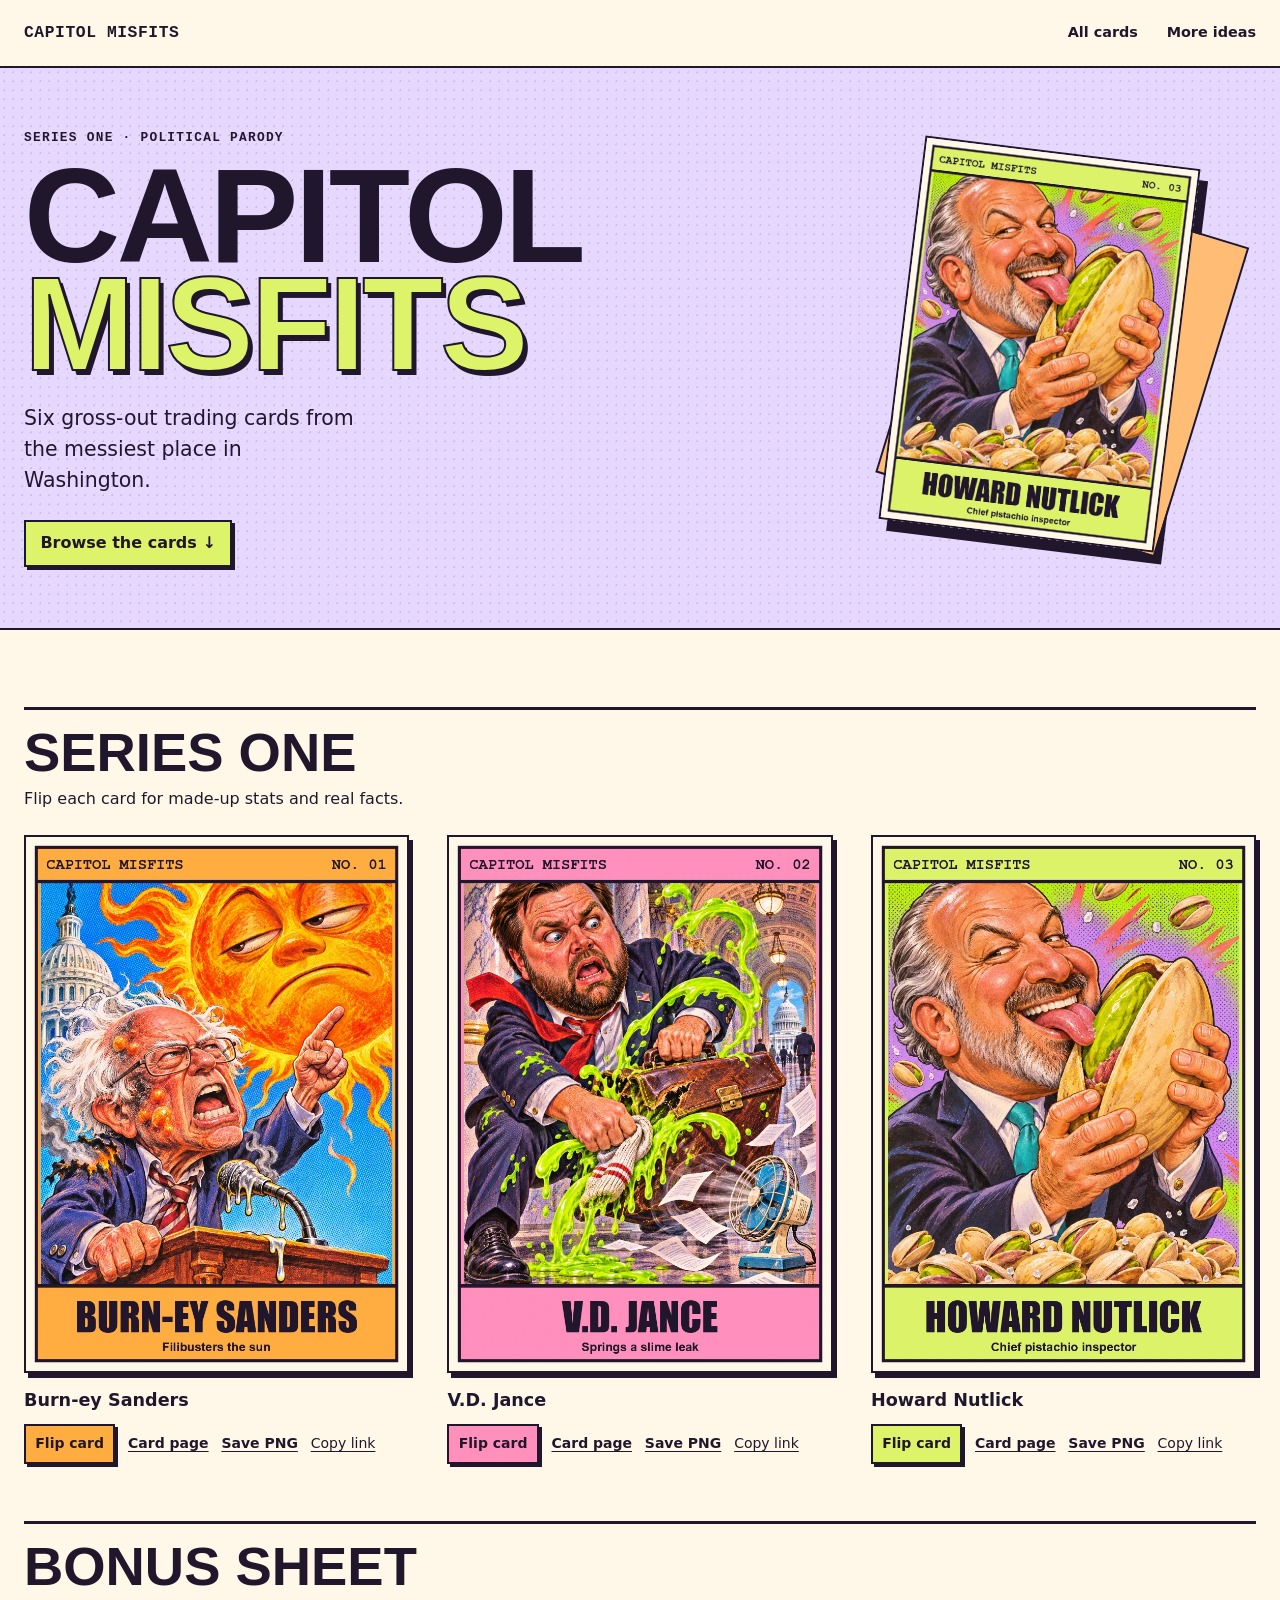
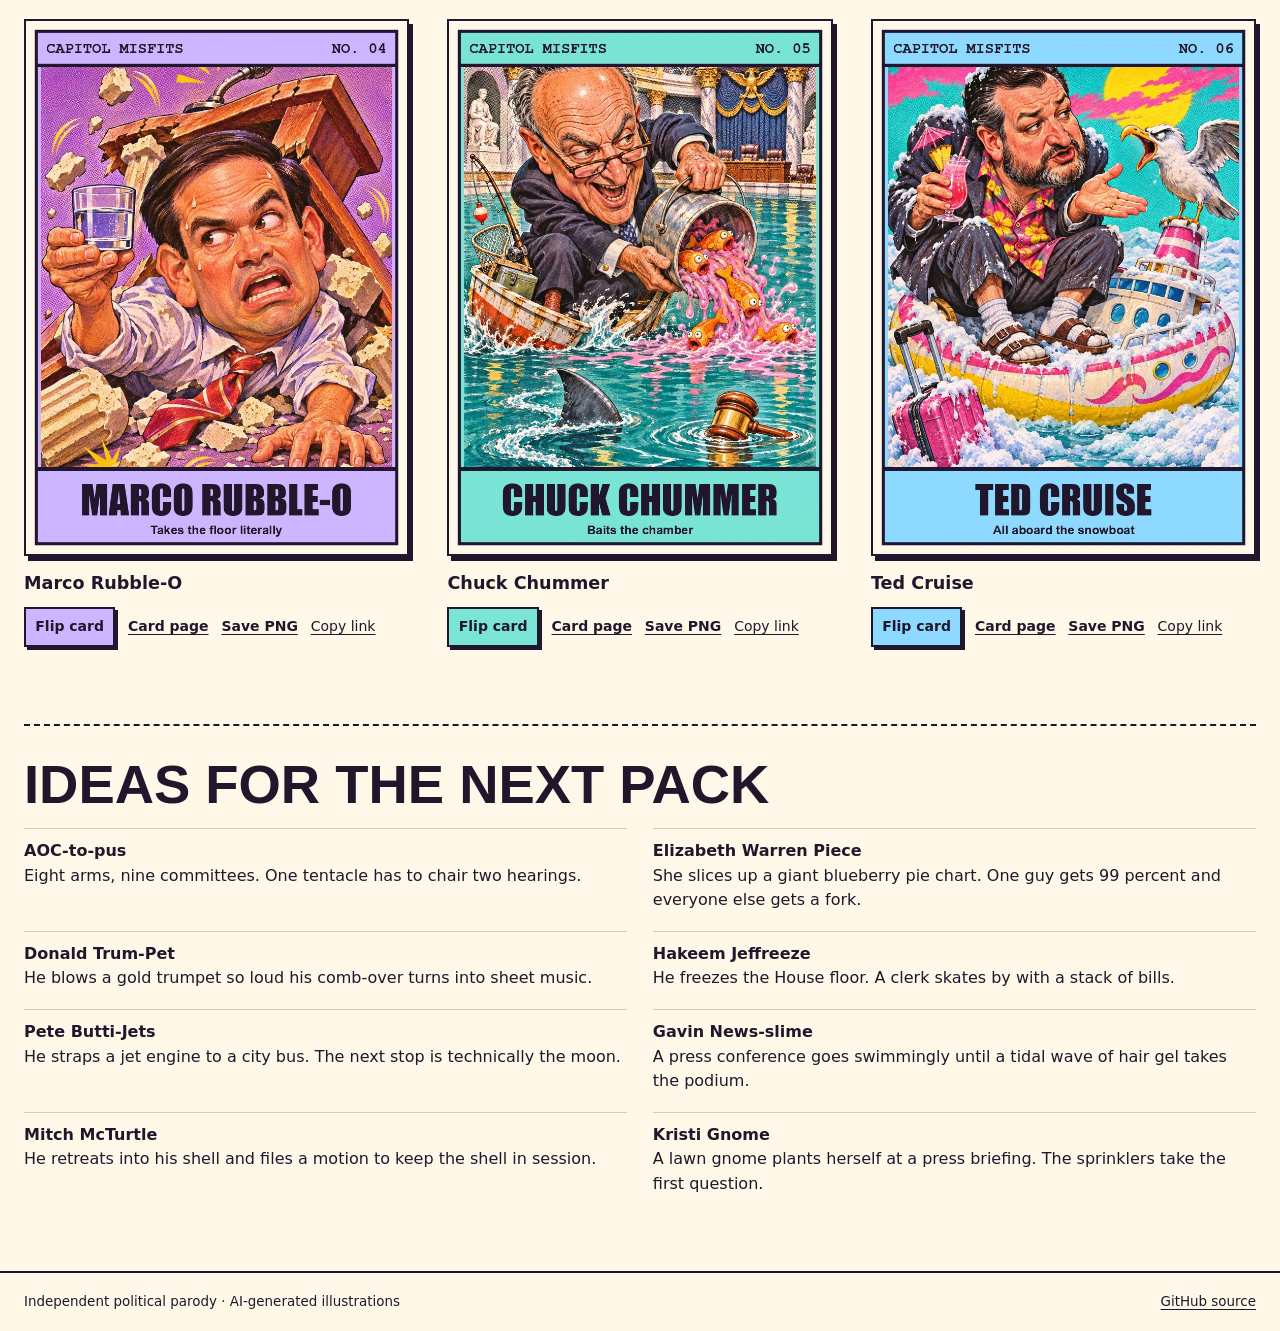
==== docs/index.html @ 351ffcea "Build Capitol Misfits trading card gallery" ====
<!doctype html>
<html lang="en">
<head>
  <meta charset="utf-8">
  <meta name="viewport" content="width=device-width, initial-scale=1">
  <title>Capitol Misfits</title>
  <meta name="description" content="Six gross-out political trading cards. Flip for made-up stats and sourced facts.">
  <link rel="canonical" href="https://daaronr.github.io/capitol-misfits/">
  <meta property="og:type" content="website">
  <meta property="og:site_name" content="Capitol Misfits">
  <meta property="og:url" content="https://daaronr.github.io/capitol-misfits/">
  <meta property="og:title" content="Capitol Misfits">
  <meta property="og:description" content="Six gross-out political trading cards. Flip for made-up stats and sourced facts.">
  <meta property="og:image" content="https://daaronr.github.io/capitol-misfits/assets/gallery-social.jpg">
  <meta property="og:image:width" content="1200">
  <meta property="og:image:height" content="630">
  <meta property="og:image:alt" content="Capitol Misfits trading cards featuring Howard Nutlick and a giant pistachio.">
  <meta name="twitter:card" content="summary_large_image">
  <link rel="stylesheet" href="gallery.css">
  <script src="gallery.js" defer></script>
</head>
<body>
  <a class="skip" href="#main">Skip to content</a>
  <header class="top">
    <div class="wrap">
      <a class="wordmark" href="./">Capitol Misfits</a>
      <nav aria-label="Main">
        <a href="#deck">All cards</a>
        <a href="#next">More ideas</a>
      </nav>
    </div>
  </header>

  <main id="main">
    <section class="hero">
      <div class="wrap hero-inner">
        <div>
          <p class="eyebrow">Series one · Political parody</p>
          <h1>Capitol <span>Misfits</span></h1>
          <p class="lede">Six gross-out trading cards from the messiest place in Washington.</p>
          <a class="action" href="#deck">Browse the cards ↓</a>
        </div>
        <a class="hero-feature" href="howard-nutlick/" aria-label="Open the Howard Nutlick card">
          <img src="assets/howard-nutlick.webp" width="750" height="1050" alt="Howard Nutlick and his giant pistachio">
        </a>
      </div>
    </section>
    <section id="deck" class="wrap gallery">
      <header class="section-head">
        <h2>Series one</h2>
        <p>Flip each card for made-up stats and real facts.</p>
      </header>
      <div class="deck">
    <article class="card" id="burn-ey-sanders" data-card aria-labelledby="burn-ey-sanders-name" style="--accent:#ffac40;--back-paper:#ffe0a9">
      <img class="card-face" data-front src="assets/burn-ey-sanders.webp" width="750" height="1050" loading="lazy" alt="A soot-smudged Bernie Sanders lectures a glaring sun while his microphone melts. Card text reads Burn-ey Sanders, Filibusters the sun.">
      <div class="card-back" id="burn-ey-sanders-back" data-back>
        <p class="back-series"><span>Capitol Misfits</span> <span>No. 01</span></p>
        <p class="back-title">Burn-ey Sanders</p>
        <p class="back-blurb">The sun asked him to yield. He demanded a recorded vote.</p>
        <p class="stat-label">Made-up stats</p>
        <dl class="stat-list"><div><dt>SPF applied</dt><dd>0</dd></div><div><dt>Microphones melted</dt><dd>3</dd></div><div><dt>Times he yielded</dt><dd>0</dd></div></dl>
        <section class="facts" aria-labelledby="burn-ey-sanders-facts">
          <h4 id="burn-ey-sanders-facts">Real facts about Bernie Sanders</h4>
          <ul><li>Vermont first elected Sanders to the U.S. Senate in 2006.</li><li>He served as mayor of Burlington before going to Congress.</li></ul>
          <p><a href="https://www.sanders.senate.gov/about-bernie/">Senate biography</a></p>
        </section>

      </div>
      <h3 id="burn-ey-sanders-name">Burn-ey Sanders</h3>
      <div class="card-tools">
        <button class="flip" data-flip type="button" aria-expanded="false" aria-controls="burn-ey-sanders-back" hidden>Flip card</button>
        <a href="burn-ey-sanders/" aria-label="Open Burn-ey Sanders card page">Card page</a>
        <a href="assets/burn-ey-sanders.png" download aria-label="Download Burn-ey Sanders card as PNG">Save PNG</a>
        <button class="data-copy" data-copy="burn-ey-sanders/" type="button" aria-label="Copy link to Burn-ey Sanders" hidden>Copy link</button>
        <span class="status" role="status"></span>
      </div>
    </article>


    <article class="card" id="vd-jance" data-card aria-labelledby="vd-jance-name" style="--accent:#ff8fbb;--back-paper:#ffcfdf">
      <img class="card-face" data-front src="assets/vd-jance.webp" width="750" height="1050" loading="lazy" alt="A startled JD Vance tries to plug a briefcase that is spraying green slime. Card text reads V.D. Jance, Springs a slime leak.">
      <div class="card-back" id="vd-jance-back" data-back>
        <p class="back-series"><span>Capitol Misfits</span> <span>No. 02</span></p>
        <p class="back-title">V.D. Jance</p>
        <p class="back-blurb">The briefcase came with a lock, two keys, and a full gallon of ooze.</p>
        <p class="stat-label">Made-up stats</p>
        <dl class="stat-list"><div><dt>Slime spilled</dt><dd>1 gal</dd></div><div><dt>Emergency socks</dt><dd>1</dd></div><div><dt>Dry documents</dt><dd>0</dd></div></dl>
        <section class="facts" aria-labelledby="vd-jance-facts">
          <h4 id="vd-jance-facts">Real facts about JD Vance</h4>
          <ul><li>Vance became the 50th U.S. vice president in 2025.</li><li>He previously served in the U.S. Marine Corps.</li></ul>
          <p><a href="https://www.usa.gov/presidents">USAGov</a> · <a href="https://www.whitehouse.gov/administration/jd-vance/">White House biography</a></p>
        </section>

      </div>
      <h3 id="vd-jance-name">V.D. Jance</h3>
      <div class="card-tools">
        <button class="flip" data-flip type="button" aria-expanded="false" aria-controls="vd-jance-back" hidden>Flip card</button>
        <a href="vd-jance/" aria-label="Open V.D. Jance card page">Card page</a>
        <a href="assets/vd-jance.png" download aria-label="Download V.D. Jance card as PNG">Save PNG</a>
        <button class="data-copy" data-copy="vd-jance/" type="button" aria-label="Copy link to V.D. Jance" hidden>Copy link</button>
        <span class="status" role="status"></span>
      </div>
    </article>


    <article class="card" id="howard-nutlick" data-card aria-labelledby="howard-nutlick-name" style="--accent:#dcf36a;--back-paper:#edf9b4">
      <img class="card-face" data-front src="assets/howard-nutlick.webp" width="750" height="1050" loading="lazy" alt="A grinning Howard Lutnick taste-tests the green kernel of a head-sized pistachio. Card text reads Howard Nutlick, Chief pistachio inspector.">
      <div class="card-back" id="howard-nutlick-back" data-back>
        <p class="back-series"><span>Capitol Misfits</span> <span>No. 03</span></p>
        <p class="back-title">Howard Nutlick</p>
        <p class="back-blurb">Some people crack a pistachio to see what’s inside. Howard goes straight to the taste test.</p>
        <p class="stat-label">Made-up stats</p>
        <dl class="stat-list"><div><dt>Shell diameter</dt><dd>14 in</dd></div><div><dt>Quality-control licks</dt><dd>27</dd></div><div><dt>Napkins on hand</dt><dd>0</dd></div></dl>
        <section class="facts" aria-labelledby="howard-nutlick-facts">
          <h4 id="howard-nutlick-facts">Real facts about Howard Lutnick</h4>
          <ul><li>Lutnick was sworn in as U.S. secretary of commerce on February 21, 2025.</li></ul>
          <p><a href="https://www.govinfo.gov/app/details/DCPD-202500291">Swearing-in record</a></p>
        </section>
        <p class="credit"><a href="https://www.thebulwark.com/p/sam-stein-the-divorce">Nickname inspired by Tim Miller of The Bulwark</a>.</p>
      </div>
      <h3 id="howard-nutlick-name">Howard Nutlick</h3>
      <div class="card-tools">
        <button class="flip" data-flip type="button" aria-expanded="false" aria-controls="howard-nutlick-back" hidden>Flip card</button>
        <a href="howard-nutlick/" aria-label="Open Howard Nutlick card page">Card page</a>
        <a href="assets/howard-nutlick.png" download aria-label="Download Howard Nutlick card as PNG">Save PNG</a>
        <button class="data-copy" data-copy="howard-nutlick/" type="button" aria-label="Copy link to Howard Nutlick" hidden>Copy link</button>
        <span class="status" role="status"></span>
      </div>
    </article>
    </div>
      <section class="bonus" aria-labelledby="bonus-title">
        <header class="section-head">
          <h2 id="bonus-title">Bonus sheet</h2>
        </header>
        <div class="deck">
    <article class="card" id="marco-rubble-o" data-card aria-labelledby="marco-rubble-o-name" style="--accent:#cfb4ff;--back-paper:#ebddff">
      <img class="card-face" data-front src="assets/marco-rubble-o.webp" width="750" height="1050" loading="lazy" alt="Marco Rubio emerges from a crumbled lectern and manages to hold a glass of water upright. Card text reads Marco Rubble-O, Takes the floor literally.">
      <div class="card-back" id="marco-rubble-o-back" data-back>
        <p class="back-series"><span>Capitol Misfits</span> <span>No. 04</span></p>
        <p class="back-title">Marco Rubble-O</p>
        <p class="back-blurb">The lectern gave way halfway through his remarks. The water stayed in the glass.</p>
        <p class="stat-label">Made-up stats</p>
        <dl class="stat-list"><div><dt>Lecterns lost</dt><dd>1</dd></div><div><dt>Rubble depth</dt><dd>4 ft</dd></div><div><dt>Water spilled</dt><dd>0 drops</dd></div></dl>
        <section class="facts" aria-labelledby="marco-rubble-o-facts">
          <h4 id="marco-rubble-o-facts">Real facts about Marco Rubio</h4>
          <ul><li>Rubio represented Florida in the U.S. Senate from 2011 to 2025.</li><li>He served as speaker of the Florida House from 2006 to 2008.</li></ul>
          <p><a href="https://history.house.gov/People/Detail/15032401309">House historical biography</a></p>
        </section>

      </div>
      <h3 id="marco-rubble-o-name">Marco Rubble-O</h3>
      <div class="card-tools">
        <button class="flip" data-flip type="button" aria-expanded="false" aria-controls="marco-rubble-o-back" hidden>Flip card</button>
        <a href="marco-rubble-o/" aria-label="Open Marco Rubble-O card page">Card page</a>
        <a href="assets/marco-rubble-o.png" download aria-label="Download Marco Rubble-O card as PNG">Save PNG</a>
        <button class="data-copy" data-copy="marco-rubble-o/" type="button" aria-label="Copy link to Marco Rubble-O" hidden>Copy link</button>
        <span class="status" role="status"></span>
      </div>
    </article>


    <article class="card" id="chuck-chummer" data-card aria-labelledby="chuck-chummer-name" style="--accent:#7ae4d5;--back-paper:#bfefe5">
      <img class="card-face" data-front src="assets/chuck-chummer.webp" width="750" height="1050" loading="lazy" alt="Chuck Schumer ladles pink chum from a skiff as a shark fin approaches a floating gavel. Card text reads Chuck Chummer, Baits the chamber.">
      <div class="card-back" id="chuck-chummer-back" data-back>
        <p class="back-series"><span>Capitol Misfits</span> <span>No. 05</span></p>
        <p class="back-title">Chuck Chummer</p>
        <p class="back-blurb">He dropped his gavel overboard. Something in the pool voted aye.</p>
        <p class="stat-label">Made-up stats</p>
        <dl class="stat-list"><div><dt>Chum deployed</dt><dd>2 buckets</dd></div><div><dt>Sharks present</dt><dd>1</dd></div><div><dt>Gavels recovered</dt><dd>0</dd></div></dl>
        <section class="facts" aria-labelledby="chuck-chummer-facts">
          <h4 id="chuck-chummer-facts">Real facts about Chuck Schumer</h4>
          <ul><li>New York first elected Schumer to the U.S. Senate in 1998.</li><li>In 2021 he became the first New Yorker to serve as Senate majority leader.</li></ul>
          <p><a href="https://www.schumer.senate.gov/about/biography">Senate biography</a></p>
        </section>

      </div>
      <h3 id="chuck-chummer-name">Chuck Chummer</h3>
      <div class="card-tools">
        <button class="flip" data-flip type="button" aria-expanded="false" aria-controls="chuck-chummer-back" hidden>Flip card</button>
        <a href="chuck-chummer/" aria-label="Open Chuck Chummer card page">Card page</a>
        <a href="assets/chuck-chummer.png" download aria-label="Download Chuck Chummer card as PNG">Save PNG</a>
        <button class="data-copy" data-copy="chuck-chummer/" type="button" aria-label="Copy link to Chuck Chummer" hidden>Copy link</button>
        <span class="status" role="status"></span>
      </div>
    </article>


    <article class="card" id="ted-cruise" data-card aria-labelledby="ted-cruise-name" style="--accent:#8dd9ff;--back-paper:#d4edff">
      <img class="card-face" data-front src="assets/ted-cruise.webp" width="750" height="1050" loading="lazy" alt="Ted Cruz argues with a seagull from an inflatable boat stranded in a snowdrift. Card text reads Ted Cruise, All aboard the snowboat.">
      <div class="card-back" id="ted-cruise-back" data-back>
        <p class="back-series"><span>Capitol Misfits</span> <span>No. 06</span></p>
        <p class="back-title">Ted Cruise</p>
        <p class="back-blurb">The brochure promised a heated pool. The pool would like to see that in writing.</p>
        <p class="stat-label">Made-up stats</p>
        <dl class="stat-list"><div><dt>Miles sailed</dt><dd>0</dd></div><div><dt>Seagull complaints</dt><dd>17</dd></div><div><dt>Socks in sandals</dt><dd>2</dd></div></dl>
        <section class="facts" aria-labelledby="ted-cruise-facts">
          <h4 id="ted-cruise-facts">Real facts about Ted Cruz</h4>
          <ul><li>Cruz was sworn into the U.S. Senate in 2013.</li><li>As Texas solicitor general, he argued eight cases before the U.S. Supreme Court.</li></ul>
          <p><a href="https://www.cruz.senate.gov/about-ted">Senate biography</a></p>
        </section>

      </div>
      <h3 id="ted-cruise-name">Ted Cruise</h3>
      <div class="card-tools">
        <button class="flip" data-flip type="button" aria-expanded="false" aria-controls="ted-cruise-back" hidden>Flip card</button>
        <a href="ted-cruise/" aria-label="Open Ted Cruise card page">Card page</a>
        <a href="assets/ted-cruise.png" download aria-label="Download Ted Cruise card as PNG">Save PNG</a>
        <button class="data-copy" data-copy="ted-cruise/" type="button" aria-label="Copy link to Ted Cruise" hidden>Copy link</button>
        <span class="status" role="status"></span>
      </div>
    </article>
    </div>
      </section>
    </section>
    <section id="next" class="wrap next">
      <h2>Ideas for the next pack</h2>
      <ul>
        <li><strong>AOC-to-pus</strong> Eight arms, nine committees. One tentacle has to chair two hearings.</li>
        <li><strong>Elizabeth Warren Piece</strong> She slices up a giant blueberry pie chart. One guy gets 99 percent and everyone else gets a fork.</li>
        <li><strong>Donald Trum-Pet</strong> He blows a gold trumpet so loud his comb-over turns into sheet music.</li>
        <li><strong>Hakeem Jeffreeze</strong> He freezes the House floor. A clerk skates by with a stack of bills.</li>
        <li><strong>Pete Butti-Jets</strong> He straps a jet engine to a city bus. The next stop is technically the moon.</li>
        <li><strong>Gavin News-slime</strong> A press conference goes swimmingly until a tidal wave of hair gel takes the podium.</li>
        <li><strong>Mitch McTurtle</strong> He retreats into his shell and files a motion to keep the shell in session.</li>
        <li><strong>Kristi Gnome</strong> A lawn gnome plants herself at a press briefing. The sprinklers take the first question.</li>
      </ul>
    </section>
  </main>

  <footer class="footer">
    <div class="wrap">
      <span>Independent political parody · AI-generated illustrations</span>
      <a href="https://github.com/daaronr/capitol-misfits">GitHub source</a>
    </div>
  </footer>
</body>
</html>
---- docs/gallery.css ----
:root {
  color-scheme: light;
  --ink: #21172c;
  --paper: #fff8e8;
  --rule: #d9cbb6;
  --purple: #e6d7ff;
  --lime: #dcf36a;
  --display: Impact, "Arial Narrow Bold", "Arial Narrow", "Arial Black", sans-serif;
  --mono: "Courier New", ui-monospace, monospace;
  font-family: "Trebuchet MS", system-ui, sans-serif;
  line-height: 1.52;
  color: var(--ink);
  background: var(--paper);
}

*, *::before, *::after { box-sizing: border-box; }
[hidden] { display: none !important; }
body { margin: 0; }
img { display: block; width: 100%; height: auto; }
a { color: inherit; text-underline-offset: .2em; }
a:hover { text-decoration-thickness: 2px; }
:focus-visible { outline: 3px solid #6032ba; outline-offset: 4px; }
button { font: inherit; color: inherit; cursor: pointer; }

.wrap { width: min(100% - 3rem, 77rem); margin-inline: auto; }
.top { border-bottom: 2px solid var(--ink); }
.top .wrap { min-height: 4.15rem; display: flex; align-items: center; justify-content: space-between; gap: 1rem; }
.wordmark {
  font: 900 clamp(.82rem, 2vw, 1.02rem)/1 var(--mono);
  text-transform: uppercase;
  letter-spacing: .035em;
  text-decoration: none;
}
nav { display: flex; gap: clamp(.75rem, 2.5vw, 1.8rem); font-size: .9rem; font-weight: 700; }
nav a { text-decoration: none; }
nav a:hover { text-decoration: underline; }
.skip { position: absolute; top: .4rem; left: .4rem; background: white; padding: .5rem; z-index: 5; }
.skip:not(:focus) { clip-path: inset(50%); }

.hero {
  background-color: var(--purple);
  background-image: radial-gradient(#21172c24 1px, transparent 1px);
  background-size: 9px 9px;
  border-bottom: 2px solid var(--ink);
  overflow: hidden;
}
.hero-inner {
  display: grid;
  grid-template-columns: 1.25fr .75fr;
  align-items: center;
  min-height: 35rem;
  gap: clamp(2rem, 6vw, 6rem);
  padding-block: 3.4rem;
}
.eyebrow { margin: 0 0 1rem; font: 700 .8rem/1.25 var(--mono); letter-spacing: .1em; text-transform: uppercase; }
.hero h1, .single h1 {
  font: 900 clamp(4.4rem, 10.4vw, 10rem)/.81 var(--display);
  margin: 0;
  letter-spacing: -.025em;
  text-transform: uppercase;
}
.hero h1 span { display: block; color: var(--lime); -webkit-text-stroke: 2px var(--ink); text-shadow: 4px 5px var(--ink); }
.hero .lede { font-size: clamp(1.02rem, 2vw, 1.28rem); max-width: 26ch; margin: 1.55rem 0 1.5rem; }
.action, .flip {
  display: inline-flex;
  justify-content: center;
  align-items: center;
  padding: .57rem .9rem;
  border: 2px solid var(--ink);
  background: var(--lime);
  box-shadow: 3px 3px var(--ink);
  color: var(--ink);
  text-decoration: none;
  font-weight: 800;
}
.action:hover, .flip:hover { background-color: white; }
.hero-feature {
  display: block;
  position: relative;
  justify-self: center;
  width: min(100% - 1.4rem, 17.3rem);
  margin: 0 0 .5rem;
  transform: rotate(7deg);
  box-shadow: 9px 11px var(--ink);
}
.hero-feature::after {
  content: "";
  position: absolute;
  z-index: -1;
  inset: 12% -11% 5% 7%;
  transform: rotate(10deg);
  background: #ffbc74;
  outline: 2px solid var(--ink);
}
.hero-feature img { border: 2px solid var(--ink); }
.hero-feature:hover { transform: rotate(4deg); }

.gallery { padding-block: clamp(2.5rem, 6vw, 5rem); }
.section-head { border-top: 3px solid var(--ink); padding-top: 1rem; margin-bottom: 1.5rem; }
.section-head h2, .next h2 {
  font: 900 clamp(2rem, 5vw, 3.4rem)/1 var(--display);
  text-transform: uppercase;
  margin: 0;
}
.section-head p { margin: .4rem 0 0; }
.deck { display: grid; grid-template-columns: repeat(3, minmax(0, 1fr)); gap: 2.2rem clamp(1rem, 3vw, 2.4rem); align-items: start; }
.bonus { margin-top: 3.6rem; }
.card { min-width: 0; }
.card-face { border: 2px solid var(--ink); box-shadow: 4px 5px var(--ink); }
.card h3 { margin: .9rem 0 .4rem; font-size: 1.1rem; }
.card-tools {
  margin-top: .6rem;
  display: flex;
  align-items: center;
  flex-wrap: wrap;
  gap: .55rem .8rem;
  font-size: .875rem;
}
.card-tools a { font-weight: 700; }
.data-copy { border: 0; background: none; padding: .1rem 0; text-decoration: underline; text-underline-offset: .2em; }
.flip { min-height: 2.5rem; padding: .27rem .58rem; background: var(--accent); }
.status { width: 100%; font-size: .82rem; }
.status:empty { position: absolute; clip-path: inset(50%); }
.card-back {
  min-height: 100%;
  aspect-ratio: 5 / 7;
  padding: clamp(.9rem, 2.5vw, 1.45rem);
  background-color: var(--back-paper);
  border: 2px solid var(--ink);
  box-shadow: 4px 5px var(--ink);
  font-size: .94rem;
}
.back-series {
  display: flex;
  justify-content: space-between;
  gap: .65rem;
  border-bottom: 1px solid var(--ink);
  padding-bottom: .45rem;
  margin: 0 0 .8rem;
  font: 700 .72rem/1.3 var(--mono);
  text-transform: uppercase;
  letter-spacing: .04em;
}
.back-title { font: 900 clamp(1.45rem, 4vw, 3rem)/.95 var(--display); text-transform: uppercase; margin: 0; }
.back-blurb { margin: .65rem 0 .85rem; line-height: 1.35; }
.stat-label { margin: .75rem 0 .3rem; font: 700 .79rem/1.2 var(--mono); text-transform: uppercase; }
.stat-list { padding: 0; margin: 0; border-bottom: 1px solid var(--ink); }
.stat-list div { display: flex; justify-content: space-between; gap: .45rem; padding: .28rem 0; border-top: 1px solid var(--ink); }
.stat-list dd { margin: 0; font: 700 .88rem/1.55 var(--mono); text-align: right; }
.facts { padding: .6rem .72rem; border: 1px solid var(--ink); background: #fff9eacc; margin-top: .85rem; }
.facts h4 { margin: 0; font-size: .87rem; }
.facts ul { padding-left: 1.15rem; margin: .3rem 0; font-size: .86rem; }
.facts p, .credit { margin: .3rem 0 0; font-size: .76rem; }

.next { border-top: 2px dashed var(--ink); padding-block: 2rem clamp(2.5rem, 6vw, 4rem); }
.next ul { list-style: none; padding: 0; margin: 1rem 0 0; display: grid; grid-template-columns: repeat(2, 1fr); gap: .5rem 1.6rem; }
.next li { border-top: 1px solid var(--rule); padding-block: .65rem; }
.next strong { display: block; }
.footer { padding-block: 1.2rem; border-top: 2px solid var(--ink); font-size: .84rem; }
.footer .wrap { display: flex; justify-content: space-between; flex-wrap: wrap; gap: .55rem 1.5rem; }

.single {
  display: grid;
  grid-template-columns: minmax(0, 27rem) minmax(0, 33rem);
  grid-template-areas: "art intro";
  gap: clamp(2rem, 6vw, 6rem);
  align-items: start;
  padding-block: clamp(2.5rem, 7vw, 5.5rem);
}
.single .card { grid-area: art; }
.single-copy { grid-area: intro; padding-block: min(6vw, 4rem) 0; }
.single h1 { font-size: clamp(3.5rem, 7.3vw, 7rem); overflow-wrap: anywhere; }
.single .lede { font-size: 1.24rem; margin: 1.2rem 0; }
.single .card-tools { margin-top: 1rem; }

@media (max-width: 56rem) { .deck { grid-template-columns: repeat(2, minmax(0, 1fr)); } }
@media (max-width: 36rem) {
  .wrap { width: min(100% - 2rem, 77rem); }
  .hero-inner { grid-template-columns: 1fr; min-height: unset; padding-block: 2.7rem 3.6rem; gap: 1.9rem; }
  .hero h1 { font-size: clamp(3.6rem, 14vw, 7.2rem); }
  .hero .lede { margin: 1.2rem 0; }
  .hero-feature { width: min(60%, 13.8rem); }
  .deck, .next ul { grid-template-columns: 1fr; }
  .card { width: 100%; max-width: 27rem; justify-self: center; }
  .single { grid-template-columns: 1fr; grid-template-areas: "intro" "art"; padding-block: 2rem 3rem; gap: 1rem; }
  .single-copy { padding: 0; }
}
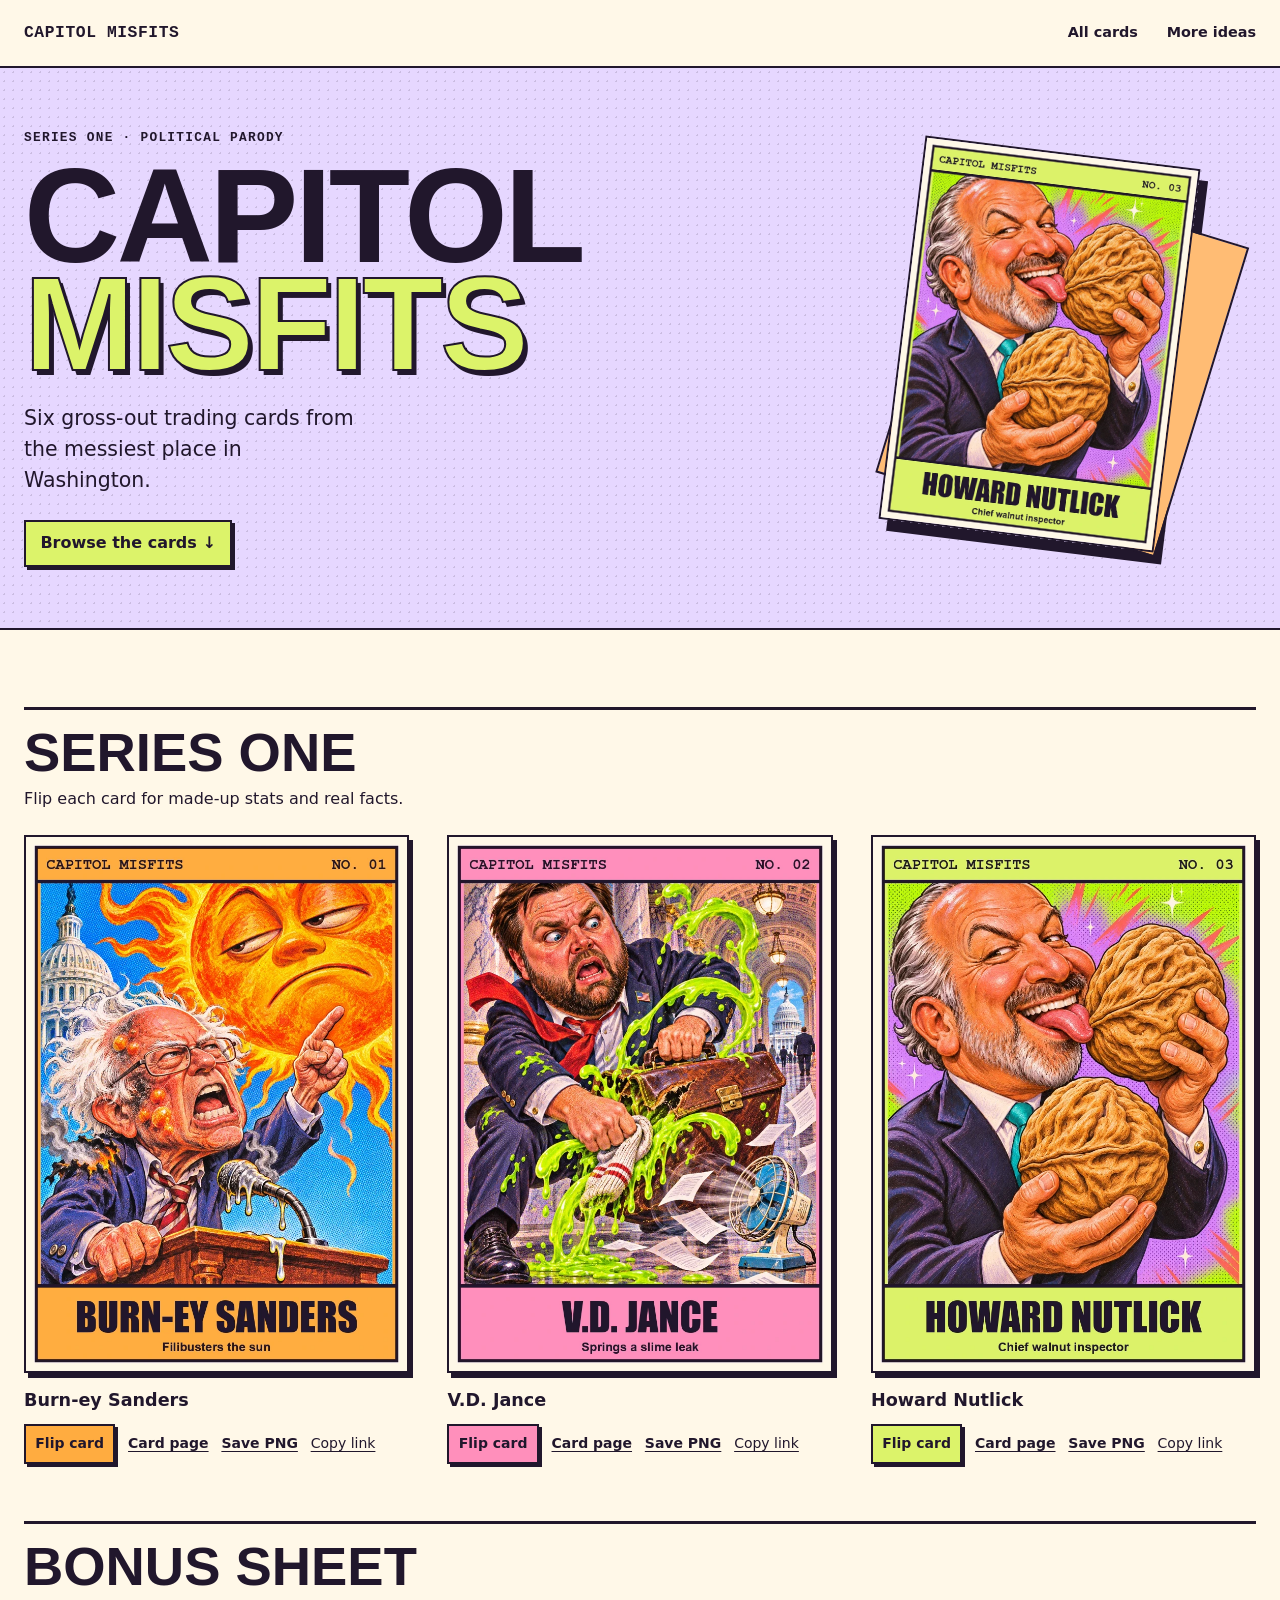
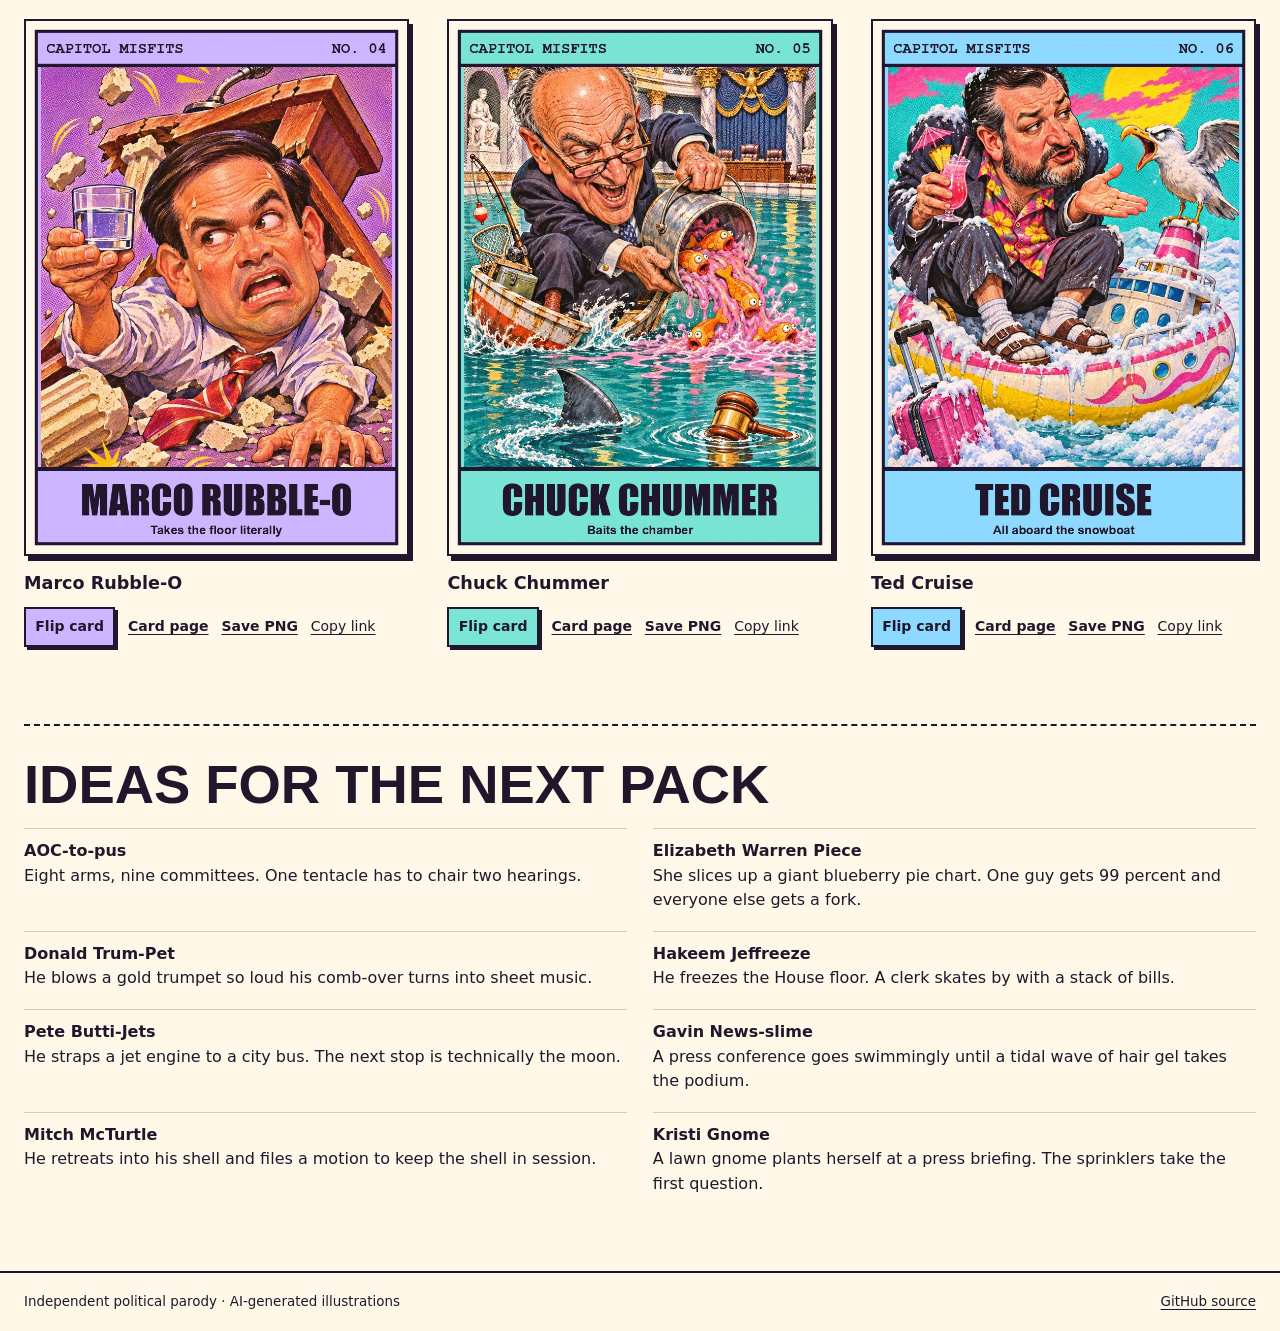
==== commit 285b03be: "Give Howard Nutlick two walnuts" ====
--- a/docs/index.html
+++ b/docs/index.html
@@ -14,7 +14,7 @@
   <meta property="og:image" content="https://daaronr.github.io/capitol-misfits/assets/gallery-social.jpg">
   <meta property="og:image:width" content="1200">
   <meta property="og:image:height" content="630">
-  <meta property="og:image:alt" content="Capitol Misfits trading cards featuring Howard Nutlick and a giant pistachio.">
+  <meta property="og:image:alt" content="Capitol Misfits trading cards featuring Howard Nutlick and two giant walnuts.">
   <meta name="twitter:card" content="summary_large_image">
   <link rel="stylesheet" href="gallery.css">
   <script src="gallery.js" defer></script>
@@ -41,7 +41,7 @@
           <a class="action" href="#deck">Browse the cards ↓</a>
         </div>
         <a class="hero-feature" href="howard-nutlick/" aria-label="Open the Howard Nutlick card">
-          <img src="assets/howard-nutlick.webp" width="750" height="1050" alt="Howard Nutlick and his giant pistachio">
+          <img src="assets/howard-nutlick.webp" width="750" height="1050" alt="Howard Nutlick with two giant walnuts">
         </a>
       </div>
     </section>
@@ -104,13 +104,13 @@
 
 
     <article class="card" id="howard-nutlick" data-card aria-labelledby="howard-nutlick-name" style="--accent:#dcf36a;--back-paper:#edf9b4">
-      <img class="card-face" data-front src="assets/howard-nutlick.webp" width="750" height="1050" loading="lazy" alt="A grinning Howard Lutnick taste-tests the green kernel of a head-sized pistachio. Card text reads Howard Nutlick, Chief pistachio inspector.">
+      <img class="card-face" data-front src="assets/howard-nutlick.webp" width="750" height="1050" loading="lazy" alt="A grinning Howard Lutnick holds two giant walnuts and taste-tests one. Card text reads Howard Nutlick, Chief walnut inspector.">
       <div class="card-back" id="howard-nutlick-back" data-back>
         <p class="back-series"><span>Capitol Misfits</span> <span>No. 03</span></p>
         <p class="back-title">Howard Nutlick</p>
-        <p class="back-blurb">Some people crack a pistachio to see what’s inside. Howard goes straight to the taste test.</p>
-        <p class="stat-label">Made-up stats</p>
-        <dl class="stat-list"><div><dt>Shell diameter</dt><dd>14 in</dd></div><div><dt>Quality-control licks</dt><dd>27</dd></div><div><dt>Napkins on hand</dt><dd>0</dd></div></dl>
+        <p class="back-blurb">Howard brought two giant walnuts to the taste test. He’ll get around to cracking them eventually.</p>
+        <p class="stat-label">Made-up stats</p>
+        <dl class="stat-list"><div><dt>Walnuts on hand</dt><dd>2</dd></div><div><dt>Quality-control licks</dt><dd>27</dd></div><div><dt>Napkins on hand</dt><dd>0</dd></div></dl>
         <section class="facts" aria-labelledby="howard-nutlick-facts">
           <h4 id="howard-nutlick-facts">Real facts about Howard Lutnick</h4>
           <ul><li>Lutnick was sworn in as U.S. secretary of commerce on February 21, 2025.</li></ul>
